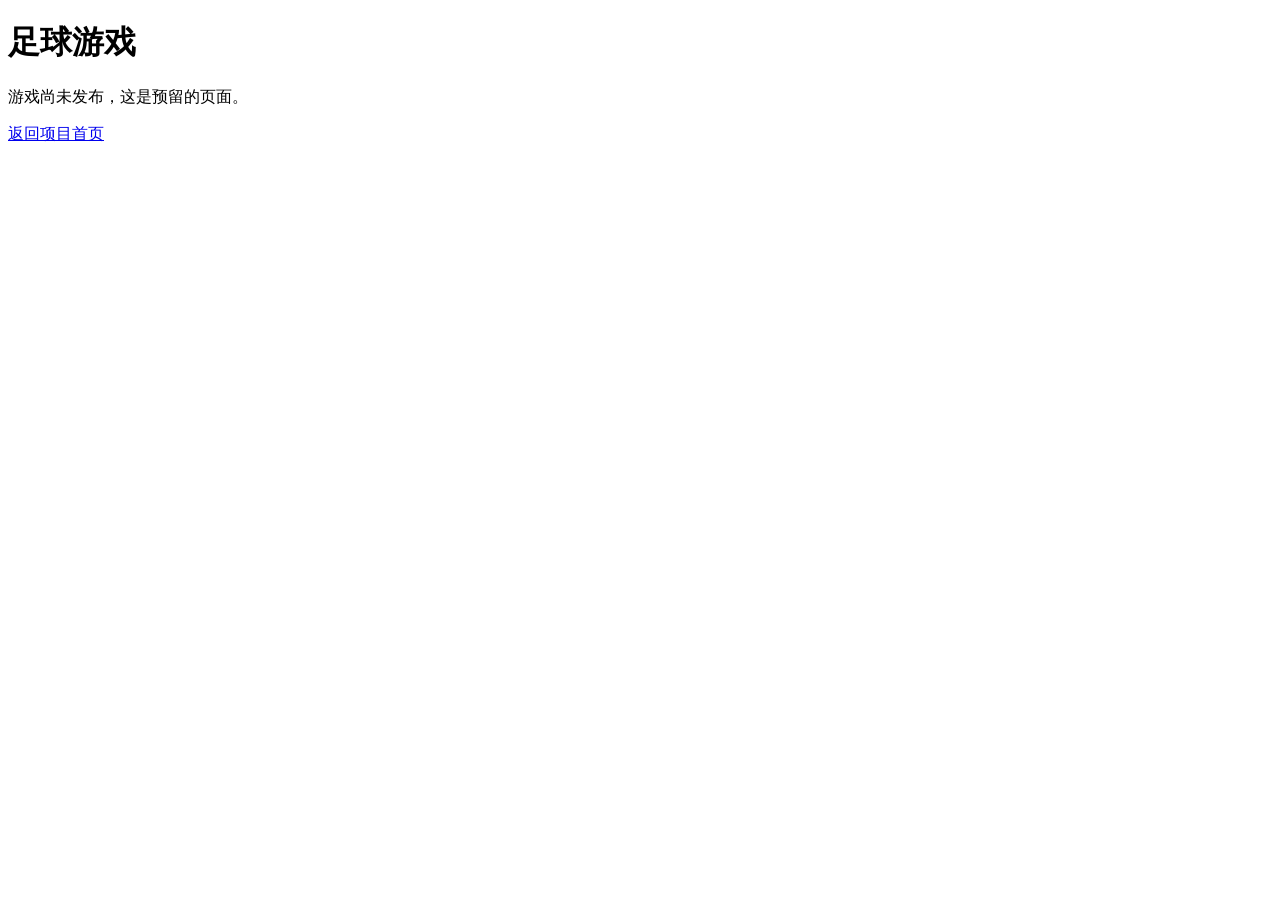
==== football-game/index.html @ 087b00d6 "Add football-game/index.html to Like project site" ====
<!doctype html>
<html lang="zh-CN">
<head>
  <meta charset="utf-8">
  <meta name="viewport" content="width=device-width, initial-scale=1">
  <title>足球游戏</title>
</head>
<body>
  <main>
    <h1>足球游戏</h1>
    <p>游戏尚未发布，这是预留的页面。</p>
    <p><a href="../">返回项目首页</a></p>
  </main>
</body>
</html>
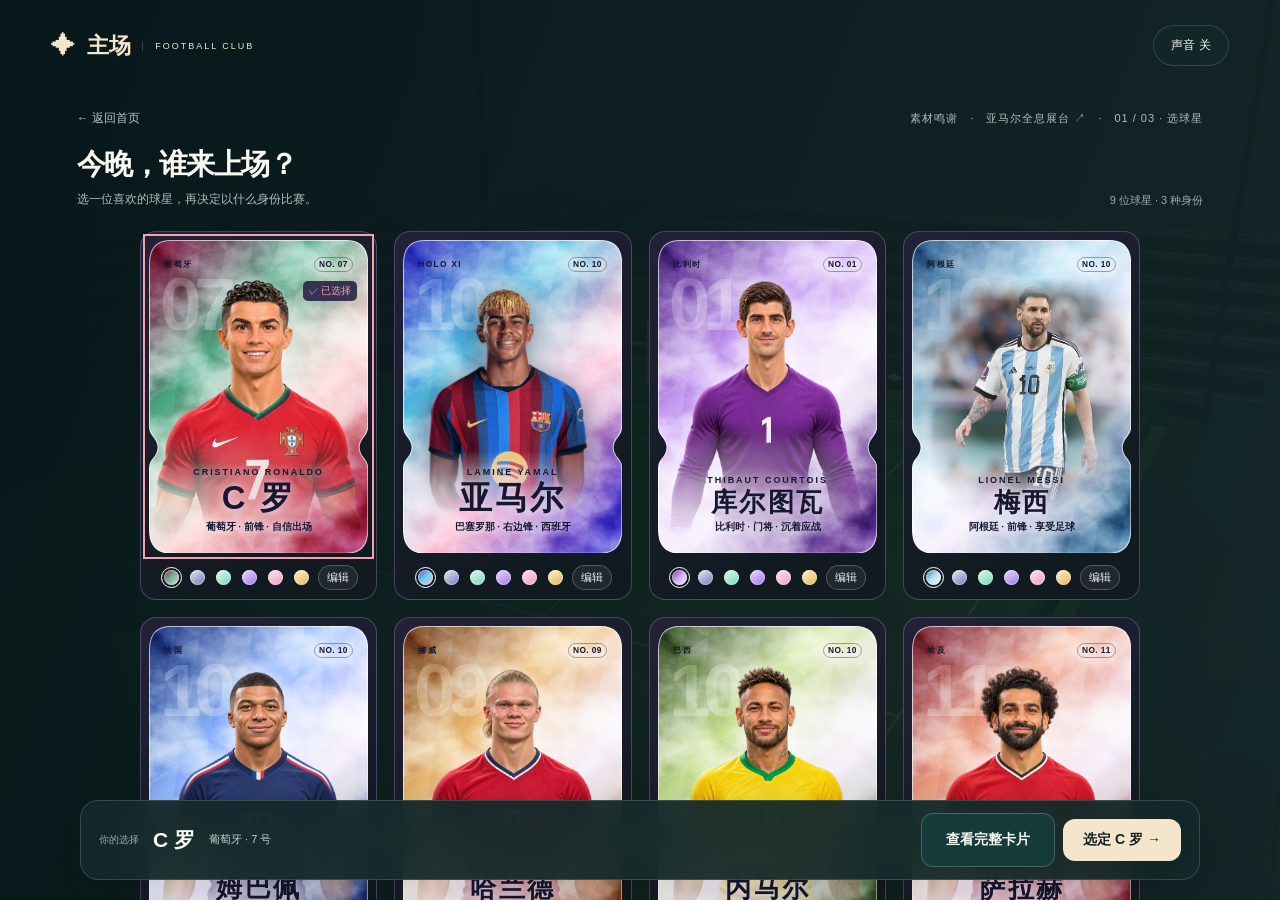
==== commit dae720fa: "Publish Homeground Football at /like/football-game/" ====
--- a/football-game/index.html
+++ b/football-game/index.html
@@ -1,15 +1,61 @@
-<!doctype html>
-<html lang="zh-CN">
-<head>
-  <meta charset="utf-8">
-  <meta name="viewport" content="width=device-width, initial-scale=1">
-  <title>足球游戏</title>
-</head>
-<body>
-  <main>
-    <h1>足球游戏</h1>
-    <p>游戏尚未发布，这是预留的页面。</p>
-    <p><a href="../">返回项目首页</a></p>
-  </main>
-</body>
-</html>
+<!doctype html><html lang="zh-CN"><head><base href="./play-v3/"><meta charset="utf-8"><meta name="viewport" content="width=device-width,initial-scale=1,viewport-fit=cover"><title>主场 · 球星之夜</title><link rel="stylesheet" href="style.css?v=3q"><script type="importmap">{"imports":{"three":"../vendor/three.module.js"}}</script><link rel="stylesheet" href="holo-roster.css?v=4a"></head><body>
+<div id="world" aria-label="三维足球场"></div><div class="vignette"></div>
+<header><a href="#start" class="brand">✦ <b>主场</b><span>FOOTBALL CLUB</span></a><div class="header-right"><button id="sound" aria-pressed="false">声音 关</button><button id="view" hidden>视角：跟随</button><button id="pause" hidden>暂停 Ⅱ</button></div></header>
+<main>
+<section id="start" class="screen start"><div class="hero-copy"><p class="eyebrow">YOUR GAME. YOUR MOMENT.</p><h1>这一脚，<br>全场记住。</h1><p class="lead">穿上 7 号球衣，走进你的主场。</p><button class="primary" id="choose-star">选择球星 <span>↗</span></button><div class="mini-features"><span>自由跑动</span><i></i><span>蓄力射门</span><i></i><span>全场欢呼</span></div></div><div class="hero-art"><span class="giant-seven">7</span><picture><source srcset="../game/assets/ronaldo.webp" type="image/webp"><img src="../game/assets/ronaldo.png" alt="C罗"/></picture><div class="nameplate"><span>CRISTIANO</span><strong>RONALDO</strong><p>葡萄牙 · 7 号</p></div></div><div class="bottom-note">九位球星，三种比赛视角。</div></section>
+<section id="stars" class="screen" hidden><div class="step-head"><button class="back" type="button" data-back="start">← 返回首页</button><span><a href="credits.html" target="_blank" rel="noopener">素材鸣谢</a>　·　<a href="yamal-card.html" target="_blank" rel="noopener">亚马尔全息展台 ↗</a>　·　01 / 03 · 选球星</span></div><div class="roster-heading"><div><p class="eyebrow">THE STARTING NINE</p><h2>今晚，谁来上场？</h2><p>选一位喜欢的球星，再决定以什么身份比赛。</p></div><span>9 位球星 · 3 种身份</span></div><div class="roster" id="roster" aria-label="选择你的球星"></div><div class="selection-bar glass"><div><span class="selected-label">你的选择</span><strong id="chosen-name">C 罗</strong><span id="chosen-country">葡萄牙 · 7 号</span></div><div class="selection-actions"><button class="secondary" id="view-full-card" type="button">查看完整卡片</button><button class="primary" id="choose-role">选定 C 罗 →</button></div></div></section>
+<section id="roles" class="screen" hidden><div class="step-head"><button class="back" data-back="stars">← 选球星</button><span>02 / 03 · 选身份</span></div><div class="role-heading"><p class="eyebrow">MAKE IT YOUR GAME</p><h2>今天，你来掌控什么？</h2><p>同一座球场，三种不同的挑战。</p></div><div class="roles-grid"><button class="role-card active" data-role="player" aria-pressed="true"><span class="role-icon">↗</span><small>ATTACK</small><h3>球员</h3><p>带球寻找角度<br>突破门将，完成射门</p><span class="role-tag">5 次射门</span></button><button class="role-card" data-role="keeper" aria-pressed="false"><span class="role-icon">⌁</span><small>DEFEND</small><h3>门将</h3><p>观察来球方向<br>移动、扑救，守住球门</p><span class="role-tag">5 次扑救</span></button><button class="role-card" data-role="referee" aria-pressed="false"><span class="role-icon">⚑</span><small>DECIDE</small><h3>裁判</h3><p>跟随球员跑动<br>看清接触，作出判罚</p><span class="role-tag">4 次判罚</span></button></div><div class="role-footer"><span><b id="role-star">C 罗</b> · <b id="role-selected">球员</b></span><button class="primary" id="prepare">准备上场 <span>→</span></button></div></section>
+<section id="brief" class="screen centered" hidden><div class="brief-panel glass"><p class="eyebrow">03 / 03 · 走进球场</p><h2 id="brief-title">射门挑战</h2><p id="brief-goal"></p><div id="instructions"></div><p id="load-status" role="status">正在准备球员…</p><button class="primary" id="kickoff" disabled>球员准备中…</button><button class="text-button" data-back="roles">重新选择身份</button></div></section>
+<section id="match" class="screen" hidden><div class="scoreboard glass"><div><small id="mode-label">射门挑战</small><strong id="score">0 <em>/ 5</em></strong></div><span class="score-divider"></span><div><small id="round-label">第 1 / 5 球</small><strong id="clock">00:00</strong></div></div><div class="match-tag glass"><span class="live-dot"></span><span id="player-tag">C罗 · 球员</span></div><div id="broadcast" hidden><span id="broadcast-label">球星特写</span><button id="skip-cutaway">下一球 →</button></div><div id="event" role="status" aria-live="polite"><small id="event-small"></small><strong id="event-title"></strong><p id="event-detail"></p></div><div class="match-help glass" id="match-help"></div><div id="shot-controls"><p id="aim-status" role="status">点击球门选择落点</p><label class="power-label" for="power">射门力度 <output id="power-value" for="power">65%</output></label><input type="range" class="power-track" id="power" min="18" max="100" value="65" disabled><button id="action" class="action">射门</button></div><div class="touch-pad" id="touch-pad"><button data-key="KeyW" class="up" aria-label="向前跑">↑</button><button data-key="KeyA" aria-label="向左跑">←</button><button data-key="KeyS" aria-label="向后跑">↓</button><button data-key="KeyD" aria-label="向右跑">→</button></div><div id="ref-controls" hidden><button id="foul" class="primary">鸣哨 · 判犯规</button><button id="play-on" class="secondary">比赛继续</button><button id="ref-replay" class="secondary" disabled>↻ 再看一次</button></div><div class="round-dots" id="round-dots"></div></section>
+<section id="results" class="screen centered" hidden><div class="result-panel glass"><p class="eyebrow">THE FINAL WHISTLE</p><h2 id="result-title">精彩表现！</h2><div class="result-score" id="result-score">3 <span>/ 5</span></div><p id="result-desc"></p><div class="result-actions"><button class="primary" id="again">再来一场 ↗</button><button class="secondary" id="change-role">换个身份</button></div><button class="text-button" data-back="stars">换一位球星</button></div></section>
+</main><div id="pause-panel" class="modal" hidden><div class="glass"><p class="eyebrow">TAKE A BREATH</p><h2>中场休息</h2><button class="primary" id="resume">继续比赛</button><button class="text-button" id="exit-match">退出本场</button></div></div><div id="fatal" hidden role="alert"></div><script type="module" src="app.js?v=4c"></script><svg width="0" height="0" style="position:absolute" aria-hidden="true">
+  <defs>
+    <clipPath id="yamal-ticket" clipPathUnits="objectBoundingBox">
+      <path d="M.10 0H.90Q1 0 1 .076V.595Q1 .611 .982 .627Q.94 .661 .982 .696Q1 .711 1 .727V.924Q1 1 .90 1H.10Q0 1 0 .924V.727Q0 .711 .018 .696Q.06 .661 .018 .627Q0 .611 0 .595V.076Q0 0 .10 0Z"/>
+    </clipPath>
+    <filter id="yamal-marble" x="0" y="0" width="100%" height="100%" color-interpolation-filters="sRGB">
+      <feTurbulence type="fractalNoise" baseFrequency=".017 .023" numOctaves="5" seed="12"/>
+      <feColorMatrix type="saturate" values="0"/>
+      <feComponentTransfer><feFuncR type="linear" slope="2.65" intercept="-.82"/><feFuncG type="linear" slope="2.65" intercept="-.82"/><feFuncB type="linear" slope="2.65" intercept="-.82"/><feFuncA type="linear" slope="0" intercept="1"/></feComponentTransfer>
+    </filter>
+    <filter id="yamal-grain" x="0" y="0" width="100%" height="100%">
+      <feTurbulence type="fractalNoise" baseFrequency=".73" numOctaves="3" seed="4"/>
+      <feColorMatrix type="saturate" values="0"/>
+    </filter>
+    <pattern id="yamal-facets" width="67" height="70" patternUnits="userSpaceOnUse" patternTransform="rotate(-16)">
+      <path d="M0 0 32 8 17 38ZM67 0 32 8 54 29ZM17 38 54 29 38 65ZM0 70 17 38 38 65Z" fill="#fff" fill-opacity=".18"/>
+      <path d="M0 0 17 38 0 70ZM32 8 17 38 54 29ZM67 70 38 65 54 29Z" fill="#130934" fill-opacity=".19"/>
+    </pattern>
+  </defs>
+</svg>
+<template id="roster-hologram"><div class="roster-holo"><div class="face">
+            <svg class="metal" viewBox="0 0 260 372" preserveAspectRatio="none" aria-hidden="true"><rect width="260" height="372" filter="url(#yamal-marble)"/></svg>
+            <svg class="etch" viewBox="0 0 260 372" preserveAspectRatio="none" aria-hidden="true"><rect width="260" height="372" fill="url(#yamal-facets)"/><rect width="260" height="372" filter="url(#yamal-grain)" opacity=".44"/></svg>
+            <div class="light" aria-hidden="true"></div>
+            <div class="number" aria-hidden="true"></div>
+            <img class="player" alt="">
+            <div class="player-shine" aria-hidden="true"></div>
+            <div class="collection"><span></span><span></span></div>
+            <div class="copy">
+              <span class="latin"></span>
+              <strong></strong>
+              <p></p>
+            </div>
+            <svg class="edge" viewBox="0 0 260 372" preserveAspectRatio="none" aria-hidden="true">
+              <path d="M26 0H234Q260 0 260 28V221Q260 227 255.32 233.24Q244.4 245.89 255.32 258.91Q260 264.49 260 270.44V344Q260 372 234 372H26Q0 372 0 344V270.44Q0 264.49 4.68 258.91Q15.6 245.89 4.68 233.24Q0 227 0 221V28Q0 0 26 0Z" fill="none" stroke="#fff" stroke-opacity=".65" stroke-width="2.5"/>
+            </svg>
+          </div>
+        </div><span class="selected-mark">选择</span></template>
+<dialog id="full-player-card" aria-labelledby="full-player-card-title">
+  <div class="card-dialog-bar"><strong id="full-player-card-title">完整球星卡</strong><button class="secondary" id="close-full-card" type="button">返回选人</button></div>
+  <iframe title="互动全息球星卡"></iframe>
+</dialog>
+<dialog id="roster-card-editor" aria-labelledby="roster-card-editor-title">
+  <form method="dialog">
+    <h2 id="roster-card-editor-title">编辑球星卡</h2>
+    <label>标题<input name="cardTitle" maxlength="18" required></label>
+    <label>说明<input name="cardDescription" maxlength="65"></label>
+    <div class="card-edit-actions"><button class="secondary" value="cancel" formnovalidate>取消</button><button class="primary" value="save">保存</button></div>
+  </form>
+</dialog>
+</body></html>
